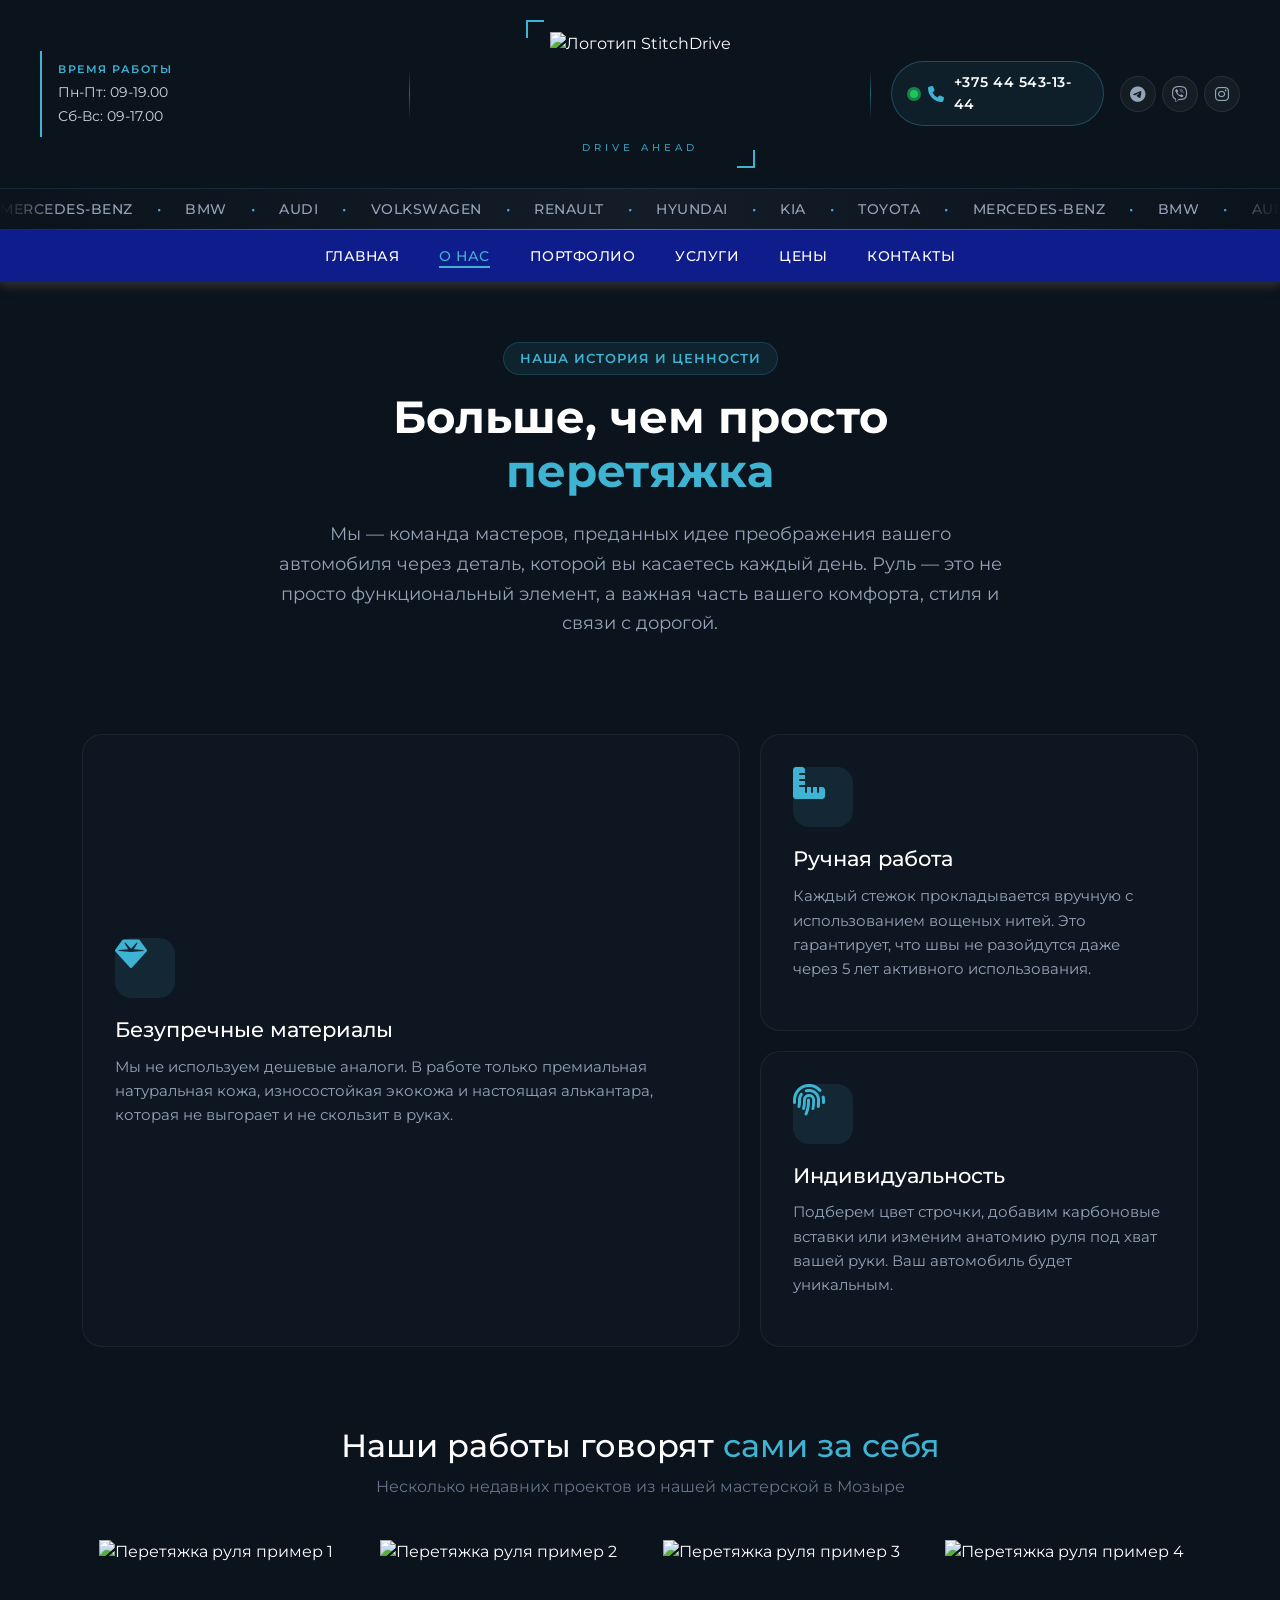
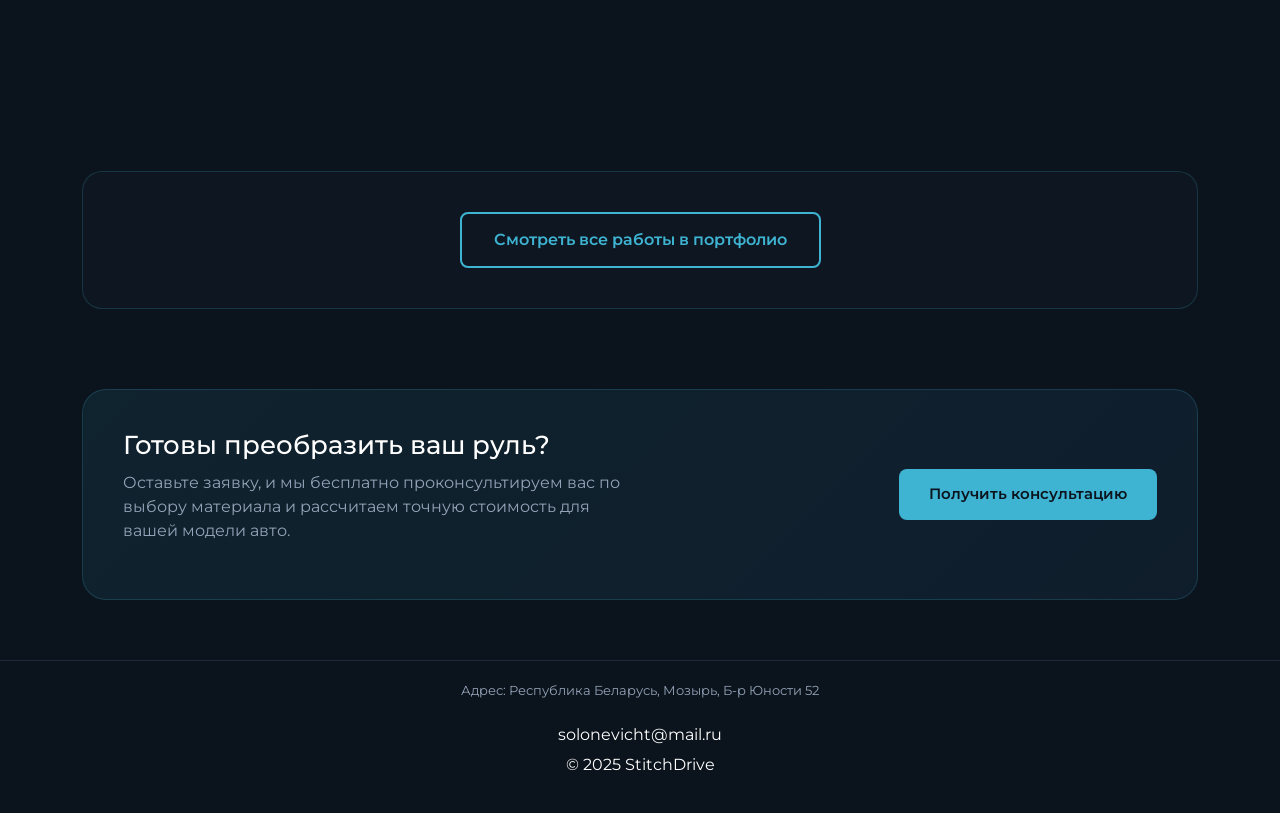
==== about.html @ db752398 "Add files via upload" ====
<!DOCTYPE html>
<html lang="ru">
<head>
    <meta charset="UTF-8">
    <meta name="viewport" content="width=device-width, initial-scale=1">
    <title>О нас | StitchDrive</title>
    <link href="https://cdn.jsdelivr.net/npm/bootstrap@5.2.3/dist/css/bootstrap.min.css" rel="stylesheet">
    <link rel="stylesheet" href="style.css">
    <link rel="icon" type="image/png" href="logo/favicon (3).ico">
    <link rel="preconnect" href="https://fonts.googleapis.com">
    <link rel="preconnect" href="https://fonts.gstatic.com" crossorigin>
    <link href="https://fonts.googleapis.com/css2?family=Montserrat:wght@300;400;500;600;700&display=swap" rel="stylesheet">
    <!-- Обновленная версия Font Awesome -->
    <link rel="stylesheet" href="https://cdnjs.cloudflare.com/ajax/libs/font-awesome/6.5.1/css/all.min.css">
</head>
<body>

    <!-- ===== HEADER ===== -->
    <header>
        <div class="contacts-block">
            <div class="header-zone header-zone--left">
                <div class="work-hours">
                    <span class="work-hours__label">Время работы</span>
                    <span class="work-hours__time">Пн-Пт: 09-19.00</span>
                    <span class="work-hours__time">Сб-Вс: 09-17.00</span>
                </div>
            </div>
            <div class="header-divider"></div>
            <div class="header-zone header-zone--center">
                <div class="logo-frame">
                    <img class="logo" src="logo/FullLogo.jpg" alt="Логотип StitchDrive">
                    <span class="logo-slogan">DRIVE AHEAD</span>
                </div>
            </div>
            <div class="header-divider"></div>
            <div class="header-zone header-zone--right">
                <a href="tel:+375445431344" class="phone-pill">
                    <span class="online-dot"></span>
                    <i class="fa-solid fa-phone"></i>
                    <span class="phone-pill__number">+375 44 543-13-44</span>
                </a>
                <div class="social-icons">
                    <a href="#" aria-label="Telegram"><i class="fa-brands fa-telegram"></i></a>
                    <a href="#" aria-label="Viber"><i class="fa-brands fa-viber"></i></a>
                    <a href="#" aria-label="Instagram"><i class="fab fa-instagram"></i></a>
                </div>
            </div>
        </div>
        <div class="marquee">
            <div class="marquee__track">
                <span>Mercedes-Benz</span><span class="marquee__dot">•</span><span>BMW</span><span class="marquee__dot">•</span>
                <span>Audi</span><span class="marquee__dot">•</span><span>Volkswagen</span><span class="marquee__dot">•</span>
                <span>Renault</span><span class="marquee__dot">•</span><span>Hyundai</span><span class="marquee__dot">•</span>
                <span>Kia</span><span class="marquee__dot">•</span><span>Toyota</span><span class="marquee__dot">•</span>
                <!-- Дубль для бесшовности -->
                <span>Mercedes-Benz</span><span class="marquee__dot">•</span><span>BMW</span><span class="marquee__dot">•</span>
                <span>Audi</span><span class="marquee__dot">•</span><span>Volkswagen</span><span class="marquee__dot">•</span>
                <span>Renault</span><span class="marquee__dot">•</span><span>Hyundai</span><span class="marquee__dot">•</span>
                <span>Kia</span><span class="marquee__dot">•</span><span>Toyota</span><span class="marquee__dot">•</span>
            </div>
        </div>
    </header>

    <!-- ===== NAV ===== -->
    <nav>
        <ul class="top-nav">
            <li><a href="index.html">Главная</a></li>
            <li><a href="About.html" class="active">О нас</a></li>
            <li><a href="Portfolio.html">Портфолио</a></li>
            <li><a href="services.html">Услуги</a></li>
            <li><a href="Price.html">Цены</a></li>
            <li><a href="Contacts.html">Контакты</a></li>
        </ul>
    </nav>

    <!-- ===== СТРАНИЦА "О НАС" ===== -->
    <main class="page-about">
        
        <!-- Заголовок страницы -->
        <section class="page-hero">
            <div class="container">
                <span class="page-hero__badge">Наша история и ценности</span>
                <h1>Больше, чем просто <span class="text-accent">перетяжка</span></h1>
                <p class="page-hero__text">
                    Мы — команда мастеров, преданных идее преображения вашего автомобиля через деталь, 
                    которой вы касаетесь каждый день. Руль — это не просто функциональный элемент, 
                    а важная часть вашего комфорта, стиля и связи с дорогой.
                </p>
            </div>
        </section>

        <!-- Сетка преимуществ (Bento Grid) -->
        <section class="about-features container">
            <div class="bento-grid">
                <div class="bento-card bento-card--large">
                    <i class="fas fa-gem bento-card__icon"></i>
                    <h3>Безупречные материалы</h3>
                    <p>Мы не используем дешевые аналоги. В работе только премиальная натуральная кожа, износостойкая экокожа и настоящая алькантара, которая не выгорает и не скользит в руках.</p>
                </div>
                <div class="bento-card">
                    <i class="fas fa-ruler-combined bento-card__icon"></i>
                    <h3>Ручная работа</h3>
                    <p>Каждый стежок прокладывается вручную с использованием вощеных нитей. Это гарантирует, что швы не разойдутся даже через 5 лет активного использования.</p>
                </div>
                <div class="bento-card">
                    <i class="fas fa-fingerprint bento-card__icon"></i>
                    <h3>Индивидуальность</h3>
                    <p>Подберем цвет строчки, добавим карбоновые вставки или изменим анатомию руля под хват вашей руки. Ваш автомобиль будет уникальным.</p>
                </div>
            </div>
        </section>

        <!-- Мини-портфолио с призывом -->
        <section class="about-portfolio container">
            <div class="section-header">
                <h2>Наши работы говорят <span class="text-accent">сами за себя</span></h2>
                <p>Несколько недавних проектов из нашей мастерской в Мозыре</p>
            </div>
            
            <div class="portfolio-mini-grid">
                <div class="portfolio-mini__item">
                    <img src="imgcards/auto1.jpg" alt="Перетяжка руля пример 1">
                    <div class="portfolio-mini__overlay"><i class="fas fa-search-plus"></i></div>
                </div>
                <div class="portfolio-mini__item">
                    <img src="imgcards/auto2.jpg" alt="Перетяжка руля пример 2">
                    <div class="portfolio-mini__overlay"><i class="fas fa-search-plus"></i></div>
                </div>
                <div class="portfolio-mini__item">
                    <img src="imgcards/auto3.jpg" alt="Перетяжка руля пример 3">
                    <div class="portfolio-mini__overlay"><i class="fas fa-search-plus"></i></div>
                </div>
                <div class="portfolio-mini__item">
                    <img src="imgcards/auto4.jpg" alt="Перетяжка руля пример 4">
                    <div class="portfolio-mini__overlay"><i class="fas fa-search-plus"></i></div>
                </div>
            </div>

            <div class="portfolio-cta">
                <a href="Portfolio.html" class="btn btn--outline">Смотреть все работы в портфолио</a>
            </div is-active>
        </section>

        <!-- Финальный призыв к действию -->
        <section class="about-cta container">
            <div class="cta-card">
                <div class="cta-card__content">
                    <h3>Готовы преобразить ваш руль?</h3>
                    <p>Оставьте заявку, и мы бесплатно проконсультируем вас по выбору материала и рассчитаем точную стоимость для вашей модели авто.</p>
                </div>
                <a href="callback.html" class="btn btn--primary">Получить консультацию</a>
            </div>
        </section>

    </main>

    <!-- ===== FOOTER ===== -->
    <footer>
        <p class="footer__address">Адрес: Республика Беларусь, Мозырь, Б-р Юности 52</p>
        <a href="mailto:solonevicht@mail.ru">solonevicht@mail.ru</a>
        <p>© 2025 StitchDrive</p>
    </footer>

    <script src="script.js"></script>
</body>
</html>
---- style.css ----
/* ===== БАЗА ===== */
html { scroll-behavior: smooth; }
body {
  margin: 0;
  font-family: Montserrat, arial, sans-serif;
  background-color: #0b131c;
  color: #ffffff;
  line-height: 1.5;
}
a { text-decoration: none; color: inherit; }
img { max-width: 100%; }
.text-accent { color: #3EB3D2; }

/* общий контейнер для страниц без hero */
.page { max-width: 1100px; margin: 0 auto; padding: 40px 20px; }
.page h1, .page h2 { text-align: center; margin-bottom: 20px; }
.page h2 { color: #3EB3D2; }
.page p  { margin-bottom: 12px; }

/* ===== КНОПКИ ===== */
.btn {
  display: inline-block;
  padding: 12px 28px;
  border-radius: 8px;
  font-weight: 600;
  border: 2px solid transparent;
  transition: all .3s ease;
  font-size: .95rem;
  cursor: pointer;
}
.btn--primary { background: #3EB3D2; color: #0b131c; }
.btn--primary:hover { background: #2C5C8C; color: #fff; transform: translateY(-2px); }
.btn--outline { border-color: #3EB3D2; color: #3EB3D2; }
.btn--outline:hover { background: #3EB3D2; color: #0b131c; }

/* ===== ШАПКА ===== */

header { 
  width: 100%; 
  background-color: #0b131c; 
  color: #fff;
  position: relative;
}

/* Тонкая градиентная линия снизу шапки */
header::after {
  content: '';
  position: absolute;
  bottom: 0; left: 0;
  width: 100%;
  height: 1px;
  background: linear-gradient(90deg, 
    transparent 0%, 
    rgba(62,179,210,.4) 20%, 
    rgba(62,179,210,.6) 50%, 
    rgba(62,179,210,.4) 80%, 
    transparent 100%
  );
}

.contacts-block {
  width: 100%;
  min-height: 130px;
  display: flex;
  flex-wrap: nowrap;
  justify-content: space-between;
  align-items: center;
  gap: 20px;
  padding: 20px 40px;
}

/* Три зоны шапки */
.header-zone {
  display: flex;
  align-items: center;
}
.header-zone--left  { flex: 1; justify-content: flex-start; }
.header-zone--center { flex: 1.2; justify-content: center; }
.header-zone--right { flex: 1; justify-content: flex-end; gap: 16px; }

/* ===== Время работы в плашке ===== */
.work-hours {
  display: flex;
  flex-direction: column;
  gap: 4px;
  padding: 10px 16px;
  border-left: 2px solid #3EB3D2; /* акцентная полоска слева */
}
.work-hours__label {
  font-size: .7rem;
  text-transform: uppercase;
  letter-spacing: 1.5px;
  color: #3EB3D2;
  font-weight: 600;
}
.work-hours__time {
  font-size: .85rem;
  color: #cdd6e0;
}

/* ===== Декоративные разделители ===== */
.header-divider {
  width: 1px;
  height: 50px;
  background: linear-gradient(180deg, 
    transparent 0%, 
    rgba(62,179,210,.5) 50%, 
    transparent 100%
  );
  flex-shrink: 0;
}

/* ===== Логотип в рамке ===== */
.logo-frame {
  position: relative;
  padding: 12px 24px;
  display: flex;
  flex-direction: column;
  align-items: center;
  gap: 8px;
}

/* Декоративные уголки вокруг логотипа (HUD-стиль) */
.logo-frame::before,
.logo-frame::after {
  content: '';
  position: absolute;
  width: 18px;
  height: 18px;
  border-color: #3EB3D2;
  border-style: solid;
  border-width: 0;
  transition: all .4s ease;
}
.logo-frame::before {
  top: 0; left: 0;
  border-top-width: 2px;
  border-left-width: 2px;
}
.logo-frame::after {
  bottom: 0; right: 0;
  border-bottom-width: 2px;
  border-right-width: 2px;
}
.logo-frame:hover::before,
.logo-frame:hover::after {
  width: 24px;
  height: 24px;
  border-color: #73d3e6;
}

.logo { 
  height: 100px; 
  display: block;
  transition: transform .3s ease;
}
.logo-frame:hover .logo {
  transform: scale(1.03);
}

.logo-slogan {
  font-size: .65rem;
  letter-spacing: 4px;
  color: #3EB3D2;
  font-weight: 500;
  text-transform: uppercase;
  opacity: .85;
}

/* ===== Телефон в пилюле ===== */
.phone-pill {
  display: flex;
  align-items: center;
  gap: 10px;
  padding: 10px 18px;
  background: rgba(62,179,210,.08);
  border: 1px solid rgba(62,179,210,.3);
  border-radius: 999px;
  transition: all .3s ease;
  text-decoration: none;
}
.phone-pill:hover {
  background: rgba(62,179,210,.15);
  border-color: rgba(62,179,210,.6);
  transform: translateY(-2px);
  box-shadow: 0 6px 20px rgba(62,179,210,.2);
}
.phone-pill i {
  color: #3EB3D2;
  font-size: 1rem;
}
.phone-pill__number {
  color: #fff;
  font-size: .9rem;
  font-weight: 600;
  letter-spacing: .5px;
}

/* Пульсирующая точка внутри пилюли */
.online-dot {
  width: 8px;
  height: 8px;
  background-color: #22c55e;
  border-radius: 50%;
  position: relative;
  flex-shrink: 0;
}
.online-dot::before {
  content: '';
  position: absolute;
  inset: -3px;
  border-radius: 50%;
  background-color: #22c55e;
  opacity: .6;
  animation: pulse 1.8s ease-out infinite;
}
@keyframes pulse {
  0%   { transform: scale(.6); opacity: .8; }
  100% { transform: scale(2.2); opacity: 0; }
}

/* ===== Иконки соцсетей ===== */

.social-icons { 
  display: flex; 
  align-items: center; 
  gap: 6px;
}
.social-icons a {
  width: 36px;
  height: 36px;
  display: flex;
  align-items: center;
  justify-content: center;
  border-radius: 50%;
  background: rgba(255,255,255,.04);
  border: 1px solid rgba(255,255,255,.08);
  color: #94a3b8;
  font-size: 1rem;
  transition: all .25s ease;
}
.social-icons a:hover {
  background: #3EB3D2;
  border-color: #3EB3D2;
  color: #0b131c;
  transform: translateY(-3px);
}

/* ===== АДАПТИВ ===== */
@media (max-width: 992px) {
  .contacts-block {
    flex-wrap: wrap;
    padding: 20px;
    gap: 16px;
  }
  .header-divider { display: none; }
  .header-zone--left,
  .header-zone--center,
  .header-zone--right {
    flex: 1 1 100%;
    justify-content: center;
  }
  .work-hours {
    flex-direction: row;
    gap: 12px;
    border-left: none;
    border-bottom: 2px solid #3EB3D2;
    padding: 8px 16px;
  }
}

@media (max-width: 768px) {
  .logo { height: 80px; }
  .logo-slogan { font-size: .6rem; letter-spacing: 3px; }
  .phone-pill { padding: 8px 14px; }
  .phone-pill__number { font-size: .85rem; }
}
/* ===== МЕНЮ ===== */
.top-nav {
  background-color: #0f1c8b; width: 100%;
  display: flex; justify-content: center; align-items: center;
  gap: 40px; list-style: none; margin: 0; padding: 14px 20px;
  box-shadow: 0 4px 10px #333;
}
.top-nav a {
  color: #fff; font-weight: 500;
  text-transform: uppercase; font-size: .85rem; letter-spacing: .5px;
  position: relative; padding-bottom: 4px;
}
.top-nav a::after {
  content: ''; position: absolute; left: 0; bottom: 0;
  width: 0; height: 2px; background: #3EB3D2; transition: width .25s ease;
}
.top-nav a:hover { color: #3EB3D2; }
.top-nav a:hover::after { width: 100%; }


/* ===== HERO ===== */

/* ===== HERO ===== */
.hero {
  display: grid;
  grid-template-columns: 1.1fr 1fr;
  height: 640px;
  position: relative;
  overflow: hidden;
  /* ← фон hero = фон фото: тёмный + голубое свечение слева */
  background:
    radial-gradient(ellipse at 25% 70%, rgba(62,179,210,.12), transparent 55%),
    #0b131c;
}

.hero__media {
  position: relative;
  overflow: hidden;
  min-height: 0;
  background: transparent;        /* ← фон берём от .hero, чтобы не было шва */
}

.hero__media img {
  position: absolute;
  inset: 0;
  width: 100%;
  height: 100%;
  object-fit: cover;
  object-position: center 70%;    /* ← чуть отдалить: 70% вместо 78% */
  display: block;
}

.hero__overlay {
  position: absolute;
  inset: 0;
  /* ← плавное затемнение к правому краю, чтобы карточка читалась */
  background: linear-gradient(90deg,
    rgba(11,19,28,.35) 0%,
    rgba(11,19,28,.15) 35%,
    rgba(11,19,28,.85) 100%);
}

/* ===== ЧИПЫ МАТЕРИАЛОВ НА ФОТО ===== */
.hero__materials-overlay {
  position: absolute;
  top: 50%;
  left: 50%;
  transform: translate(-50%, -50%);
  width: 580px;            /* ← ровно столько, чтобы влезло 3 чипа */
  max-width: 90%;
  display: flex;
  flex-wrap: wrap;
  justify-content: center;
  gap: 12px;
  z-index: 20;
  pointer-events: auto;
}
.mat-chip-overlay {
  background: rgba(11, 19, 28, 0.7);
  backdrop-filter: blur(12px);
  -webkit-backdrop-filter: blur(12px);
  border: 1px solid rgba(255, 255, 255, 0.2);
  color: #e2e8f0;
  padding: 10px 20px;
  border-radius: 999px;
  font-size: 0.85rem;
  font-weight: 500;
  cursor: pointer;
  transition: all 0.3s cubic-bezier(0.4, 0, 0.2, 1);
  font-family: inherit;
  display: flex;
  align-items: center;
  gap: 8px;
}

.mat-chip-overlay i {
  font-size: 0.8rem;
  opacity: 0.5;
  transition: all 0.3s ease;
}

.mat-chip-overlay:hover {
  background: rgba(11, 19, 28, 0.9);
  border-color: rgba(255, 255, 255, 0.4);
  transform: translateY(-3px);
  box-shadow: 0 4px 12px rgba(0,0,0,0.3);
}

.mat-chip-overlay.is-active {
  background: var(--active-color, #3EB3D2);
  border-color: var(--active-color, #3EB3D2);
  color: #0b131c;
  font-weight: 600;
  box-shadow: 0 0 20px rgba(255, 255, 255, 0.15), 0 8px 16px rgba(0,0,0,0.4);
}

.mat-chip-overlay.is-active i {
  opacity: 1;
  color: #0b131c;
}

/* ===== КАРТОЧКА Справа ===== */
.hero__card {
  margin: 30px 30px 30px 0;
  padding: 34px 30px;
  background: rgba(19,28,39,.55);
  backdrop-filter: blur(12px);
  -webkit-backdrop-filter: blur(12px);
  border: none;
  border-radius: 16px;
  align-self: center;
  text-align: center;
  position: relative;
  --accent: #3EB3D2;
}

.hero__serial {
  position: absolute;
  top: 14px;
  right: 18px;
  font-family: 'Courier New', monospace;
  font-size: .68rem;
  letter-spacing: 1.5px;
  color: rgba(255,255,255,.3);
  text-transform: uppercase;
  pointer-events: none;
}

.hero__title { font-size: 2.4rem; font-weight: 700; margin-bottom: 14px; }
.hero__text  { color: #cdd6e0; margin-bottom: 24px; }

.hero__mat-note {
  display: block;
  margin-top: 10px;
  color: var(--accent);
  font-size: .88rem;
  transition: color .3s ease, opacity .3s ease;
  opacity: 1;
}

.hero__features {
  list-style: none;
  margin: 0 0 26px;
  padding: 0;
  display: flex;
  flex-direction: column;
  align-items: center;
  gap: 14px;
}

.hero__features li {
  display: flex;
  flex-direction: column;
  align-items: center;
  padding: 12px 16px;
  border-bottom: 1px solid rgba(255,255,255,.06);
  width: 100%;
  max-width: 320px;
}

.hero__features li:last-child { border-bottom: none; }

.hero__features i {
  color: var(--accent);
  font-size: 1.6rem;
  margin-bottom: 6px;
  transition: color .3s ease;
}

.hero__features strong { display: inline; font-weight: 600; }
.hero__features span   { color: #94a3b8; font-size: .9rem; }

.hero__card .btn--primary {
  background: var(--accent);
  color: #0b131c;
  transition: background .3s ease, transform .2s ease;
}
.hero__card .btn--primary:hover { filter: brightness(1.1); transform: translateY(-2px); }

/* ===== TRUST BAR ===== */
.trust-bar {
  display: flex;
  justify-content: center;
  align-items: center;
  gap: 60px;
  flex-wrap: wrap;
  padding: 40px 20px;
  background: #070c12;
  border-top: 1px solid #1e293b;
  border-bottom: 1px solid #1e293b;
}
.trust-bar__item { text-align: center; }
.trust-bar__num { display: block; font-size: 1.8rem; font-weight: 700; color: #3EB3D2; }
.trust-bar__label { font-size: .85rem; color: #94a3b8; text-transform: uppercase; letter-spacing: .5px; }



/* ===== ABOUT PREVIEW ===== */
.about-preview { padding: 60px 20px; }
.about-preview__inner {
  max-width: 800px; margin: 0 auto; text-align: center;
}
.about-preview h2 { font-size: 2rem; margin-bottom: 16px; }
.about-preview p { color: #cdd6e0; margin-bottom: 24px; }

/* ===== КОНТАКТЫ ===== */
.pagecontact { padding: 20px; }
.pagecontact h2 { text-align: center; font-size: large; }
.anime { display: flex; justify-content: center; align-items: center; width: 600px; height: 208px; margin: 0 auto 20px; }
.pagecontact .container { display: grid; grid-template-columns: 1fr 1fr; gap: 20px; }
.pagecontact .column { padding: 20px; border: 1px solid #ccc; }
.googlecard { display: flex; justify-content: center; align-items: flex-start; margin-top: 20px; }
.googlecard iframe { max-width: 100%; }

/* ===== ФУТЕР ===== */
footer {
  background-color: #0b131c; color: #fff;
  display: flex; flex-direction: column; align-items: center; gap: 6px;
  text-align: center; padding: 20px; border-top: 1px solid #1e293b;
}
.footer__address { font-size: 13px; color: #94a3b8; }

/* ===== АДАПТИВ ===== */
@media (max-width: 992px) {
  .hero { grid-template-columns: 1fr; }
  .hero__media { min-height: 320px; }
  .hero__card { margin: 0 20px 20px; }
  .hero__overlay { background: linear-gradient(180deg, rgba(11,19,28,0) 50%, rgba(11,19,28,.85) 100%); }
  .pagecontact .container { grid-template-columns: 1fr; }
}
@media (max-width: 768px) {
  .top-nav { gap: 15px; flex-wrap: wrap; }
  .contacts-block { justify-content: center; text-align: center; }
  .header-right { gap: 12px; }
  .logo { height: 90px; }
  .anime { width: 100%; }
  .hero__title { font-size: 1.8rem; }
  .trust-bar { gap: 30px; }
}
/* ===== Пульсирующая точка "Онлайн" ===== */
.phone-block {
  position: relative;
  display: flex;
  align-items: center;
  gap: 6px;
}

.online-dot {
  width: 8px;
  height: 8px;
  background-color: #22c55e;
  border-radius: 50%;
  display: inline-block;
  position: relative;
}

.online-dot::before {
  content: '';
  position: absolute;
  inset: -3px;
  border-radius: 50%;
  background-color: #22c55e;
  opacity: .6;
  animation: pulse 1.8s ease-out infinite;
}

@keyframes pulse {
  0%   { transform: scale(.6); opacity: .8; }
  100% { transform: scale(2.2); opacity: 0; }
}

/* ===== Бегущая строка ===== */
.marquee {
  width: 100%;
  overflow: hidden;
  background: linear-gradient(90deg, #0b131c, #131c27, #0b131c);
  border-top: 1px solid rgba(62,179,210,.15);
  border-bottom: 1px solid rgba(62,179,210,.15);
  padding: 10px 0;
  position: relative;
}

/* Градиентные "шторки" по краям для плавного исчезновения */
.marquee::before,
.marquee::after {
  content: '';
  position: absolute;
  top: 0; bottom: 0;
  width: 60px;
  z-index: 2;
  pointer-events: none;
}
.marquee::before {
  left: 0;
  background: linear-gradient(90deg, #0b131c, transparent);
}
.marquee::after {
  right: 0;
  background: linear-gradient(270deg, #0b131c, transparent);
}

.marquee__track {
  display: flex;
  gap: 24px;
  align-items: center;
  white-space: nowrap;
  animation: scroll 28s linear infinite;
  width: max-content;
}

.marquee__track span {
  color: #94a3b8;
  font-size: .85rem;
  font-weight: 500;
  letter-spacing: .5px;
  text-transform: uppercase;
}

.marquee__dot {
  color: #3EB3D2 !important;
  font-size: 1rem;
}

.marquee__track:hover {
  animation-play-state: paused; /* останавливается при наведении */
}

@keyframes scroll {
  0%   { transform: translateX(0); }
  100% { transform: translateX(-50%); }
}

/* На мобильном бегущая строка медленнее */
@media (max-width: 768px) {
  .marquee__track { animation-duration: 20s; }
}
/* ===== ДОРОГА МЕЖДУ СЕКЦИЯМИ ===== */
.hero__road {
  position: relative;            /* ← обычный блок в потоке, не absolute */
  width: 100%;
  height: 56px;
  background: #070c12;
  overflow: hidden;
  z-index: 1;
  pointer-events: none;
  border-top: 1px solid rgba(62,179,210,.12);
  border-bottom: 1px solid rgba(62,179,210,.12);
}

.road__line {
  position: absolute;
  top: 50%;
  left: 0;
  width: 100%;
  height: 2px;
  background: repeating-linear-gradient(
    90deg,
    rgba(255,255,255,.2) 0,
    rgba(255,255,255,.2) 20px,
    transparent 20px,
    transparent 40px
  );
  transform: translateY(-50%);
}

.car {
  position: absolute;
  top: 50%;
  left: -300px;
  transform: translateY(-50%);
  animation:
    drive 8s linear infinite,
    bump .4s ease-in-out infinite alternate;
  z-index: 2;
  pointer-events: auto;
}

.car__img {
  height: 38px;                  /* ← машинка компактная */
  width: auto;
  display: block;
  filter: drop-shadow(0 4px 8px rgba(0,0,0,.8));
}

.car__light {
  position: absolute;
  right: -30px;
  top: 50%;
  width: 45px;
  height: 16px;
  background: radial-gradient(ellipse at left, rgba(255,240,180,.6), transparent 70%);
  transform: translateY(-50%);
  pointer-events: none;
}

@keyframes drive {
  0%   { left: -300px; }
  100% { left: 100%; }
}

@keyframes bump {
  0%   { transform: translateY(-50%) translateY(0); }
  100% { transform: translateY(-50%) translateY(-1.5px); }
}

.hero__road:hover .car {
  animation-play-state: paused;
}

@media (max-width: 768px) {
  .hero__road { height: 44px; }
  .car__img { height: 30px; }
  .car { animation-duration: 10s, .4s; }
}
/* ===== СТРАНИЦА ФОРМЫ ===== */
.form-section {
  min-height: calc(100vh - 300px);
  display: flex;
  align-items: center;
  justify-content: center;
  padding: 60px 20px;
  background:
    radial-gradient(ellipse at top left, rgba(62,179,210,.08), transparent 50%),
    radial-gradient(ellipse at bottom right, rgba(44,92,140,.12), transparent 50%),
    #0b131c;
}

.form-card {
  width: 100%;
  max-width: 540px;            /* ← ключевое: форма больше не растягивается */
  background: rgba(19,28,39,.65);
  backdrop-filter: blur(16px);
  -webkit-backdrop-filter: blur(16px);
  border: 1px solid rgba(62,179,210,.25);
  border-radius: 20px;
  padding: 36px 32px;
  box-shadow: 0 20px 50px rgba(0,0,0,.5);
  position: relative;
  overflow: hidden;
}

/* Тонкая акцентная линия сверху карточки */
.form-card::before {
  content: '';
  position: absolute;
  top: 0; left: 0;
  width: 100%;
  height: 3px;
  background: linear-gradient(90deg, #3EB3D2, #2C5C8C, #3EB3D2);
}

/* Заголовок карточки */
.form-card__header {
  text-align: center;
  margin-bottom: 28px;
}

.form-card__badge {
  display: inline-flex;
  align-items: center;
  gap: 6px;
  background: rgba(62,179,210,.12);
  border: 1px solid rgba(62,179,210,.3);
  color: #3EB3D2;
  padding: 5px 14px;
  border-radius: 999px;
  font-size: .75rem;
  font-weight: 600;
  letter-spacing: .5px;
  text-transform: uppercase;
  margin-bottom: 14px;
}

.form-card__title {
  font-size: 1.8rem;
  font-weight: 700;
  margin-bottom: 10px;
  color: #fff;
}

.form-card__subtitle {
  font-size: .92rem;
  color: #94a3b8;
  line-height: 1.5;
}

/* Поля формы */
.form-field {
  margin-bottom: 18px;
}

.form-field label {
  display: block;
  font-size: .82rem;
  font-weight: 600;
  color: #cdd6e0;
  margin-bottom: 6px;
  letter-spacing: .3px;
}

.form-field .optional {
  font-weight: 400;
  color: #64748b;
  font-size: .75rem;
  margin-left: 6px;
  text-transform: lowercase;
}

.form-field input,
.form-field textarea,
.form-field select {
  width: 100%;
  padding: 13px 16px;
  background: rgba(11,19,28,.6);
  border: 1px solid rgba(255,255,255,.08);
  border-radius: 10px;
  color: #fff;
  font-family: inherit;
  font-size: .95rem;
  transition: all .25s ease;
  outline: none;
}

.form-field textarea {
  resize: vertical;
  min-height: 90px;
}

.form-field input::placeholder,
.form-field textarea::placeholder {
  color: #475569;
}

/* Фокус — акцентная рамка + мягкое свечение */
.form-field input:focus,
.form-field textarea:focus,
.form-field select:focus {
  border-color: #3EB3D2;
  background: rgba(11,19,28,.85);
  box-shadow: 0 0 0 3px rgba(62,179,210,.15);
}

.form-field input:hover,
.form-field textarea:hover,
.form-field select:hover {
  border-color: rgba(255,255,255,.2);
}

/* Стрелка у select */
.form-field select {
  appearance: none;
  -webkit-appearance: none;
  background-image: url("data:image/svg+xml;utf8,<svg xmlns='http://www.w3.org/2000/svg' width='12' height='12' viewBox='0 0 24 24' fill='none' stroke='%233EB3D2' stroke-width='2'><polyline points='6 9 12 15 18 9'/></svg>");
  background-repeat: no-repeat;
  background-position: right 16px center;
  padding-right: 42px;
  cursor: pointer;
}

/* Чекбокс согласия */
.form-check {
  display: flex;
  align-items: flex-start;
  gap: 10px;
  margin: 20px 0 24px;
  font-size: .85rem;
  color: #94a3b8;
}

.form-check input[type="checkbox"] {
  width: 16px;
  height: 16px;
  accent-color: #3EB3D2;
  margin-top: 2px;
  cursor: pointer;
  flex-shrink: 0;
}

.form-check label a {
  color: #3EB3D2;
  text-decoration: underline;
}
.form-check label a:hover { color: #73d3e6; }

/* Кнопка */
.btn--full {
  width: 100%;
  display: flex;
  align-items: center;
  justify-content: center;
  gap: 8px;
  padding: 14px 20px;
  font-size: 1rem;
}
.btn--full i { font-size: .95rem; }

/* Подвал карточки */
.form-card__footer {
  margin-top: 24px;
  padding-top: 20px;
  border-top: 1px solid rgba(255,255,255,.06);
  text-align: center;
}

.form-card__footer p {
  font-size: .78rem;
  color: #64748b;
  margin-bottom: 12px;
}
.form-card__footer p i {
  color: #22c55e;
  margin-right: 6px;
}

.form-back {
  display: inline-flex;
  align-items: center;
  gap: 6px;
  font-size: .85rem;
  color: #94a3b8;
  transition: color .2s;
}
.form-back:hover { color: #3EB3D2; }

/* Адаптив */
@media (max-width: 560px) {
  .form-card {
    padding: 28px 20px;
    border-radius: 16px;
  }
  .form-card__title { font-size: 1.5rem; }
  .form-section { padding: 30px 16px; }
}
/* ===== СТРАНИЦА "О НАС" ===== */
.page-about {
  padding-bottom: 60px;
}

/* Герой страницы */
.page-hero {
  text-align: center;
  padding: 60px 20px 40px;
  max-width: 800px;
  margin: 0 auto;
}
.page-hero__badge {
  display: inline-block;
  background: rgba(62,179,210,.1);
  color: #3EB3D2;
  padding: 6px 16px;
  border-radius: 999px;
  font-size: .8rem;
  font-weight: 600;
  letter-spacing: 1px;
  text-transform: uppercase;
  margin-bottom: 16px;
  border: 1px solid rgba(62,179,210,.2);
}
.page-hero h1 {
  font-size: 2.8rem;
  font-weight: 700;
  margin-bottom: 20px;
  line-height: 1.2;
}
.page-hero__text {
  font-size: 1.1rem;
  color: #94a3b8;
  line-height: 1.7;
}

/* Bento Grid (Сетка карточек) */
.bento-grid {
  display: grid;
  grid-template-columns: 1.5fr 1fr;
  grid-template-rows: auto auto;
  gap: 20px;
  margin-top: 40px;
}

.bento-card {
  background: rgba(19,28,39,.5);
  border: 1px solid rgba(255,255,255,.06);
  border-radius: 20px;
  padding: 32px;
  transition: all .3s ease;
  position: relative;
  overflow: hidden;
}
.bento-card:hover {
  border-color: rgba(62,179,210,.3);
  transform: translateY(-4px);
  background: rgba(19,28,39,.8);
}
.bento-card--large {
  grid-row: span 2; /* Большая карточка занимает 2 строки */
  display: flex;
  flex-direction: column;
  justify-content: center;
}

.bento-card__icon {
  font-size: 2rem;
  color: #3EB3D2;
  margin-bottom: 20px;
  width: 60px;
  height: 60px;
  display: flex;
  align-items: center;
  justify-content: center;
  background: rgba(62,179,210,.1);
  border-radius: 16px;
}
.bento-card h3 {
  font-size: 1.3rem;
  margin-bottom: 12px;
  color: #fff;
}
.bento-card p {
  color: #94a3b8;
  line-height: 1.6;
  font-size: .95rem;
}

/* Мини-портфолио */
.about-portfolio {
  margin-top: 80px;
  text-align: center;
}
.section-header {
  margin-bottom: 40px;
}
.section-header h2 {
  font-size: 2rem;
  margin-bottom: 10px;
}
.section-header p {
  color: #64748b;
}

.portfolio-mini-grid {
  display: grid;
  grid-template-columns: repeat(4, 1fr);
  gap: 16px;
  margin-bottom: 32px;
}
.portfolio-mini__item {
  position: relative;
  border-radius: 16px;
  overflow: hidden;
  aspect-ratio: 4/3;
  cursor: pointer;
}
.portfolio-mini__item img {
  width: 100%;
  height: 100%;
  object-fit: cover;
  transition: transform .4s ease;
}
.portfolio-mini__overlay {
  position: absolute;
  inset: 0;
  background: rgba(11,19,28,.6);
  backdrop-filter: blur(4px);
  display: flex;
  align-items: center;
  justify-content: center;
  opacity: 0;
  transition: opacity .3s ease;
}
.portfolio-mini__overlay i {
  font-size: 1.5rem;
  color: #fff;
}
.portfolio-mini__item:hover img { transform: scale(1.08); }
.portfolio-mini__item:hover .portfolio-mini__overlay { opacity: 1; }

.portfolio-cta .btn--outline {
  padding: 14px 32px;
  font-size: 1rem;
}

/* CTA Блок */
.about-cta {
  margin-top: 80px;
}
.cta-card {
  background: linear-gradient(135deg, rgba(62,179,210,.1), rgba(44,92,140,.15));
  border: 1px solid rgba(62,179,210,.2);
  border-radius: 24px;
  padding: 40px;
  display: flex;
  align-items: center;
  justify-content: space-between;
  gap: 30px;
}
.cta-card__content h3 {
  font-size: 1.6rem;
  margin-bottom: 10px;
}
.cta-card__content p {
  color: #94a3b8;
  max-width: 500px;
}

/* Адаптив для страницы "О нас" */
@media (max-width: 992px) {
  .bento-grid { grid-template-columns: 1fr; }
  .bento-card--large { grid-row: span 1; }
  .portfolio-mini-grid { grid-template-columns: repeat(2, 1fr); }
  .cta-card { flex-direction: column; text-align: center; }
  .cta-card__content p { margin: 0 auto 20px; }
}

@media (max-width: 560px) {
  .page-hero h1 { font-size: 2rem; }
  .portfolio-mini-grid { grid-template-columns: 1fr; }
  .cta-card { padding: 24px; }
}
/* ===== СТРАНИЦА КОНТАКТОВ: АНИМАЦИЯ ДОРОГИ ===== */
.route-section {
  padding: 60px 0 20px;
  text-align: center;
}

.route-hero h1 {
  font-size: 2.6rem;
  font-weight: 700;
  margin-bottom: 16px;
}

/* Сцена */
.route-scene {
  position: relative;
  height: 180px;
  margin: 40px auto 0;
  max-width: 900px;
  overflow: hidden;
}

/* Дорога */
.route-road {
  position: absolute;
  bottom: 30px;
  left: 0;
  width: 100%;
  height: 3px;
  background: rgba(255,255,255,.12);
}

/* Бегущая разметка (пунктир "едет" навстречу машине) */
.route-dashes {
  position: absolute;
  top: -1px; left: 0;
  width: 200%;
  height: 5px;
  background: repeating-linear-gradient(
    90deg,
    #3EB3D2 0, #3EB3D2 30px,
    transparent 30px, transparent 60px
  );
  opacity: .5;
  animation: roadMove 1.2s linear infinite;
}
@keyframes roadMove {
  0%   { transform: translateX(0); }
  100% { transform: translateX(-60px); }
}

/* Машина */
.route-car {
  position: absolute;
  bottom: 34px;
  left: -260px;
  width: 220px;
  animation: arrive 6s cubic-bezier(.25,.8,.3,1) infinite;
  z-index: 2;
}
.route-car img {
  width: 100%;
  display: block;
  filter: drop-shadow(0 10px 20px rgba(0,0,0,.7));
}
/* Фары светят по дороге */
.route-car__light {
  position: absolute;
  right: -60px;
  bottom: 18px;
  width: 90px;
  height: 30px;
  background: radial-gradient(ellipse at left, rgba(255,240,180,.55), transparent 70%);
  filter: blur(2px);
}

/* Машина едет и останавливается у маркера, затем цикл */
@keyframes arrive {
  0%   { left: -260px; }
  55%  { left: 62%; }          /* доехала до маркера */
  60%  { left: 61%; }          /* лёгкий откат при торможении */
  65%  { left: 62%; }          /* встала */
  90%  { left: 62%; opacity: 1; } /* стоит, "паркуется" */
  100% { left: 62%; opacity: 0; } /* плавно исчезает и цикл заново */
}

/* Маркер мастерской */
.route-marker {
  position: absolute;
  bottom: 30px;
  left: 75%;
  transform: translateX(-50%);
  display: flex;
  flex-direction: column;
  align-items: center;
  z-index: 1;
}
.route-marker__pin {
  width: 46px;
  height: 46px;
  background: #3EB3D2;
  color: #0b131c;
  border-radius: 50% 50% 50% 0;
  transform: rotate(-45deg);
  display: flex;
  align-items: center;
  justify-content: center;
  box-shadow: 0 8px 20px rgba(62,179,210,.4);
  animation: markerFlash 6s ease-in-out infinite;
}
.route-marker__pin i {
  transform: rotate(45deg);
  font-size: 1.1rem;
}
/* Пульс под маркером */
.route-marker__pulse {
  position: absolute;
  bottom: -14px;
  width: 60px;
  height: 14px;
  background: radial-gradient(ellipse, rgba(62,179,210,.5), transparent 70%);
  animation: markerFlash 6s ease-in-out infinite;
}
/* Вспышка именно в момент, когда машина приезжает (55-90%) */
@keyframes markerFlash {
  0%, 50%   { filter: brightness(1); opacity: .8; }
  58%, 85%  { filter: brightness(1.6); opacity: 1; }
  100%      { filter: brightness(1); opacity: .8; }
}
.route-marker__label {
  margin-top: 14px;
  font-size: .8rem;
  font-weight: 600;
  letter-spacing: 1.5px;
  text-transform: uppercase;
  color: #3EB3D2;
}

/* ===== КАРТОЧКИ РЕКВИЗИТОВ ===== */
.contacts-grid {
  display: grid;
  grid-template-columns: 1fr 1fr;
  gap: 24px;
  margin-top: 50px;
}
.contact-card {
  background: rgba(19,28,39,.55);
  border: 1px solid rgba(255,255,255,.07);
  border-radius: 20px;
  padding: 32px;
  transition: all .3s ease;
}
.contact-card:hover {
  border-color: rgba(62,179,210,.3);
  transform: translateY(-4px);
}
.contact-card h3 {
  font-size: 1.3rem;
  margin-bottom: 22px;
  display: flex;
  align-items: center;
  gap: 12px;
}
.contact-card h3 i {
  color: #3EB3D2;
  width: 44px;
  height: 44px;
  background: rgba(62,179,210,.1);
  border-radius: 12px;
  display: flex;
  align-items: center;
  justify-content: center;
  font-size: 1.1rem;
}

.info-list { list-style: none; padding: 0; margin: 0; }
.info-list li {
  display: flex;
  justify-content: space-between;
  gap: 16px;
  padding: 11px 0;
  border-bottom: 1px solid rgba(255,255,255,.05);
  font-size: .92rem;
}
.info-list li:last-child { border-bottom: none; }
.info-list span { color: #64748b; flex-shrink: 0; }
.info-list strong { color: #e2e8f0; text-align: right; font-weight: 500; }
.info-list a { color: #3EB3D2; }
.info-list a:hover { color: #73d3e6; }

/* ===== КАРТА В РАМКЕ ===== */
.map-section { margin-top: 50px; }
.map-frame {
  position: relative;
  border-radius: 24px;
  overflow: hidden;
  border: 1px solid rgba(62,179,210,.25);
  box-shadow: 0 20px 50px rgba(0,0,0,.5);
}
.map-frame iframe {
  width: 100%;
  height: 420px;
  border: 0;
  display: block;
  filter: grayscale(20%) contrast(1.05);
}
.map-badge {
  position: absolute;
  top: 16px;
  left: 16px;
  background: rgba(11,19,28,.8);
  backdrop-filter: blur(10px);
  border: 1px solid rgba(62,179,210,.35);
  color: #3EB3D2;
  padding: 10px 18px;
  border-radius: 999px;
  font-size: .85rem;
  font-weight: 600;
  display: flex;
  align-items: center;
  gap: 8px;
}

/* Активный пункт меню */
.top-nav a.active { color: #3EB3D2; }
.top-nav a.active::after { width: 100%; }

/* Адаптив */
@media (max-width: 992px) {
  .contacts-grid { grid-template-columns: 1fr; }
  .route-scene { height: 150px; }
  .route-car { width: 170px; }
  .route-marker { left: 72%; }
}
@media (max-width: 560px) {
  .route-hero h1 { font-size: 1.9rem; }
  .route-scene { height: 120px; }
  .route-car { width: 130px; }
  @keyframes arrive {
    0%   { left: -160px; }
    55%  { left: 55%; }
    60%  { left: 54%; }
    65%  { left: 55%; }
    90%  { left: 55%; opacity: 1; }
    100% { left: 55%; opacity: 0; }
  }
  .map-frame iframe { height: 300px; }
}
/* ===== СТРАНИЦА ПОРТФОЛИО ===== */
.portfolio-page {
  padding: 60px 20px 80px;
}

.portfolio-header {
  text-align: center;
  max-width: 700px;
  margin: 0 auto 40px;
}
.portfolio-header h1 {
  font-size: 2.6rem;
  font-weight: 700;
  margin-bottom: 16px;
}

/* Фильтры */
.portfolio-filter {
  display: flex;
  justify-content: center;
  flex-wrap: wrap;
  gap: 12px;
  margin-bottom: 40px;
}

.filter-btn {
  background: transparent;
  border: 1px solid rgba(255,255,255,.15);
  color: #94a3b8;
  padding: 8px 20px;
  border-radius: 999px;
  font-size: .9rem;
  font-weight: 500;
  cursor: pointer;
  transition: all .3s ease;
  font-family: inherit;
}

.filter-btn:hover {
  border-color: #3EB3D2;
  color: #fff;
}

.filter-btn.is-active {
  background: #3EB3D2;
  border-color: #3EB3D2;
  color: #0b131c;
  font-weight: 600;
}

/* Сетка портфолио */
.portfolio-grid {
  display: grid;
  grid-template-columns: repeat(auto-fill, minmax(320px, 1fr));
  gap: 24px;
  margin-bottom: 60px;
}

.portfolio-item {
  position: relative;
  border-radius: 16px;
  overflow: hidden;
  aspect-ratio: 16 / 10; /* Соотношение сторон как у фото авто */
  cursor: pointer;
  background: #131c27;
  transition: transform .3s ease, box-shadow .3s ease;
}

.portfolio-item img {
  width: 100%;
  height: 100%;
  object-fit: cover;
  transition: transform .5s ease;
}

/* Оверлей при наведении */
.portfolio-overlay {
  position: absolute;
  inset: 0;
  background: linear-gradient(180deg, rgba(11,19,28,0) 0%, rgba(11,19,28,0.85) 100%);
  backdrop-filter: blur(2px);
  display: flex;
  flex-direction: column;
  justify-content: flex-end;
  padding: 24px;
  opacity: 0;
  transition: opacity .3s ease;
}

.portfolio-overlay__category {
  font-size: .75rem;
  text-transform: uppercase;
  letter-spacing: 1px;
  color: #3EB3D2;
  font-weight: 600;
  margin-bottom: 6px;
  transform: translateY(10px);
  transition: transform .3s ease;
}

.portfolio-overlay__title {
  font-size: 1.2rem;
  font-weight: 600;
  color: #fff;
  margin: 0;
  transform: translateY(10px);
  transition: transform .3s ease .05s;
}

.portfolio-overlay__icon {
  position: absolute;
  top: 24px;
  right: 24px;
  width: 40px;
  height: 40px;
  background: rgba(255,255,255,.1);
  border-radius: 50%;
  display: flex;
  align-items: center;
  justify-content: center;
  color: #fff;
  transform: translate(10px, -10px);
  opacity: 0;
  transition: all .3s ease .1s;
}

/* Hover эффекты для карточки */
.portfolio-item:hover {
  transform: translateY(-5px);
  box-shadow: 0 15px 30px rgba(0,0,0,.4);
}
.portfolio-item:hover img {
  transform: scale(1.08);
}
.portfolio-item:hover .portfolio-overlay {
  opacity: 1;
}
.portfolio-item:hover .portfolio-overlay__category,
.portfolio-item:hover .portfolio-overlay__title {
  transform: translateY(0);
}
.portfolio-item:hover .portfolio-overlay__icon {
  transform: translate(0, 0);
  opacity: 1;
  background: #3EB3D2;
  color: #0b131c;
}

/* Скрытие элементов при фильтрации */
.portfolio-item.hidden {
  display: none;
}
.portfolio-item.show {
  animation: fadeIn .4s ease forwards;
}
@keyframes fadeIn {
  from { opacity: 0; transform: scale(0.95); }
  to { opacity: 1; transform: scale(1); }
}

/* CTA внизу портфолио */
.portfolio-cta {
  text-align: center;
  background: rgba(19,28,39,.5);
  border: 1px solid rgba(62,179,210,.2);
  border-radius: 20px;
  padding: 40px 20px;
}
.portfolio-cta h3 { font-size: 1.5rem; margin-bottom: 10px; }
.portfolio-cta p { color: #94a3b8; margin-bottom: 24px; }

/* Адаптив */
@media (max-width: 768px) {
  .portfolio-header h1 { font-size: 2rem; }
  .portfolio-grid { grid-template-columns: 1fr; }
  .portfolio-filter { gap: 8px; }
  .filter-btn { padding: 6px 16px; font-size: .85rem; }
}
/* ===== СТРАНИЦА ЦЕН ===== */
.pricing-page {
  padding: 60px 20px 80px;
}

.pricing-header {
  text-align: center;
  max-width: 700px;
  margin: 0 auto 50px;
}
.pricing-header h1 {
  font-size: 2.6rem;
  font-weight: 700;
  margin-bottom: 16px;
}

/* Сетка тарифов */
.pricing-grid {
  display: grid;
  grid-template-columns: repeat(auto-fit, minmax(300px, 1fr));
  gap: 24px;
  margin-bottom: 60px;
  align-items: stretch; /* Чтобы карточки были одинаковой высоты */
}

/* Карточка цены */
.price-card {
  background: rgba(19,28,39,.55);
  border: 1px solid rgba(255,255,255,.07);
  border-radius: 20px;
  overflow: hidden;
  display: flex;
  flex-direction: column;
  transition: all .3s ease;
  position: relative;
}

.price-card:hover {
  border-color: rgba(62,179,210,.4);
  transform: translateY(-6px);
  box-shadow: 0 20px 40px rgba(0,0,0,.4);
}

/* Бейдж "Популярный выбор" */
.price-card--popular {
  border-color: rgba(62,179,210,.5);
  background: rgba(19,28,39,.8);
}
.price-card__badge {
  position: absolute;
  top: 16px;
  right: 16px;
  background: #3EB3D2;
  color: #0b131c;
  font-size: .75rem;
  font-weight: 700;
  padding: 5px 12px;
  border-radius: 999px;
  text-transform: uppercase;
  letter-spacing: .5px;
  z-index: 2;
}

/* Изображение в карточке */
.price-card__image {
  height: 200px;
  overflow: hidden;
}
.price-card__image img {
  width: 100%;
  height: 100%;
  object-fit: cover;
  transition: transform .4s ease;
}
.price-card:hover .price-card__image img {
  transform: scale(1.05);
}

/* Тело карточки */
.price-card__body {
  padding: 28px;
  display: flex;
  flex-direction: column;
  flex-grow: 1;
}

.price-card__title {
  font-size: 1.4rem;
  font-weight: 700;
  margin-bottom: 8px;
}

.price-card__price {
  font-size: 2rem;
  font-weight: 700;
  color: #3EB3D2;
  margin-bottom: 12px;
}

.price-card__desc {
  font-size: .9rem;
  color: #94a3b8;
  margin-bottom: 20px;
  line-height: 1.5;
}

/* Список преимуществ */
.price-features {
  list-style: none;
  padding: 0;
  margin: 0 0 24px;
  flex-grow: 1; /* Толкает кнопку вниз */
}
.price-features li {
  display: flex;
  align-items: flex-start;
  gap: 10px;
  margin-bottom: 10px;
  font-size: .9rem;
  color: #cdd6e0;
}
.price-features li i {
  color: #22c55e; /* Зеленая галочка */
  margin-top: 3px;
  flex-shrink: 0;
}

/* Кнопка на всю ширину */
.btn--full {
  width: 100%;
  text-align: center;
  justify-content: center;
}

/* Блок дополнительных услуг */
.pricing-extras {
  background: rgba(11,19,28,.5);
  border: 1px solid rgba(255,255,255,.06);
  border-radius: 20px;
  padding: 40px;
  margin-bottom: 60px;
}
.pricing-extras h3 {
  text-align: center;
  font-size: 1.5rem;
  margin-bottom: 30px;
}
.extras-grid {
  display: grid;
  grid-template-columns: repeat(auto-fit, minmax(250px, 1fr));
  gap: 24px;
}
.extra-item {
  display: flex;
  gap: 16px;
  align-items: flex-start;
}
.extra-item i {
  font-size: 1.5rem;
  color: #3EB3D2;
  background: rgba(62,179,210,.1);
  width: 50px;
  height: 50px;
  display: flex;
  align-items: center;
  justify-content: center;
  border-radius: 12px;
  flex-shrink: 0;
}
.extra-item h4 {
  font-size: 1.05rem;
  margin-bottom: 6px;
}
.extra-item p {
  font-size: .88rem;
  color: #94a3b8;
  line-height: 1.5;
  margin: 0;
}

/* Финальный CTA */
.pricing-cta {
  text-align: center;
  background: linear-gradient(135deg, rgba(62,179,210,.1), rgba(44,92,140,.15));
  border: 1px solid rgba(62,179,210,.25);
  border-radius: 24px;
  padding: 50px 20px;
}
.pricing-cta h3 { font-size: 1.6rem; margin-bottom: 12px; }
.pricing-cta p { color: #94a3b8; margin-bottom: 28px; max-width: 600px; margin-left: auto; margin-right: auto; }
.pricing-cta__buttons {
  display: flex;
  justify-content: center;
  gap: 16px;
  flex-wrap: wrap;
}

/* Адаптив */
@media (max-width: 768px) {
  .pricing-header h1 { font-size: 2rem; }
  .pricing-extras { padding: 24px; }
  .pricing-cta__buttons { flex-direction: column; }
  .pricing-cta__buttons .btn { width: 100%; }
}
/* ===== СТРАНИЦА УСЛУГ ===== */
.services-page {
  padding: 60px 20px 80px;
}

.services-page .page-hero {
  text-align: center;
  max-width: 800px;
  margin: 0 auto 50px;
}
.services-page .page-hero h1 {
  font-size: 2.6rem;
  font-weight: 700;
  margin-bottom: 16px;
}

/* Сетка карточек услуг */
.services-grid {
  display: grid;
  grid-template-columns: repeat(auto-fit, minmax(280px, 1fr));
  gap: 24px;
  margin-bottom: 80px;
}

.service-card {
  background: rgba(19,28,39,.55);
  border: 1px solid rgba(255,255,255,.07);
  border-radius: 20px;
  padding: 32px 28px;
  text-align: center;
  transition: all .3s ease;
}

.service-card:hover {
  border-color: rgba(62,179,210,.4);
  transform: translateY(-6px);
  background: rgba(19,28,39,.8);
  box-shadow: 0 15px 30px rgba(0,0,0,.3);
}

.service-card__icon {
  width: 64px;
  height: 64px;
  margin: 0 auto 20px;
  background: rgba(62,179,210,.1);
  border-radius: 16px;
  display: flex;
  align-items: center;
  justify-content: center;
  font-size: 1.6rem;
  color: #3EB3D2;
  transition: all .3s ease;
}

.service-card:hover .service-card__icon {
  background: #3EB3D2;
  color: #0b131c;
  transform: scale(1.1) rotate(5deg);
}

.service-card h3 {
  font-size: 1.25rem;
  font-weight: 600;
  margin-bottom: 12px;
  color: #fff;
}

.service-card p {
  font-size: .92rem;
  color: #94a3b8;
  line-height: 1.6;
  margin: 0;
}

/* Секция "Почему мы" */
.services-why {
  margin-bottom: 80px;
}
.section-title {
  text-align: center;
  font-size: 2rem;
  font-weight: 700;
  margin-bottom: 40px;
}

.why-grid {
  display: grid;
  grid-template-columns: repeat(auto-fit, minmax(240px, 1fr));
  gap: 30px;
}

.why-item {
  display: flex;
  flex-direction: column;
  align-items: center;
  text-align: center;
}

.why-item > i {
  font-size: 2rem;
  color: #3EB3D2;
  margin-bottom: 16px;
}

.why-item h4 {
  font-size: 1.1rem;
  font-weight: 600;
  margin-bottom: 8px;
  color: #fff;
}

.why-item p {
  font-size: .9rem;
  color: #94a3b8;
  line-height: 1.5;
  margin: 0;
}

/* CTA Блок */
.services-cta {
  background: linear-gradient(135deg, rgba(62,179,210,.1), rgba(44,92,140,.15));
  border: 1px solid rgba(62,179,210,.25);
  border-radius: 24px;
  padding: 50px 30px;
  text-align: center;
}

.services-cta h3 {
  font-size: 1.6rem;
  font-weight: 700;
  margin-bottom: 12px;
}

.services-cta p {
  color: #94a3b8;
  max-width: 600px;
  margin: 0 auto 28px;
  line-height: 1.6;
}

.cta-buttons {
  display: flex;
  justify-content: center;
  gap: 16px;
  flex-wrap: wrap;
}

/* Адаптив для страницы услуг */
@media (max-width: 768px) {
  .services-page .page-hero h1 { font-size: 2rem; }
  .services-grid { grid-template-columns: 1fr; }
  .why-grid { grid-template-columns: 1fr 1fr; gap: 20px; }
  .cta-buttons { flex-direction: column; }
  .cta-buttons .btn { width: 100%; }
}

@media (max-width: 480px) {
  .why-grid { grid-template-columns: 1fr; }
}
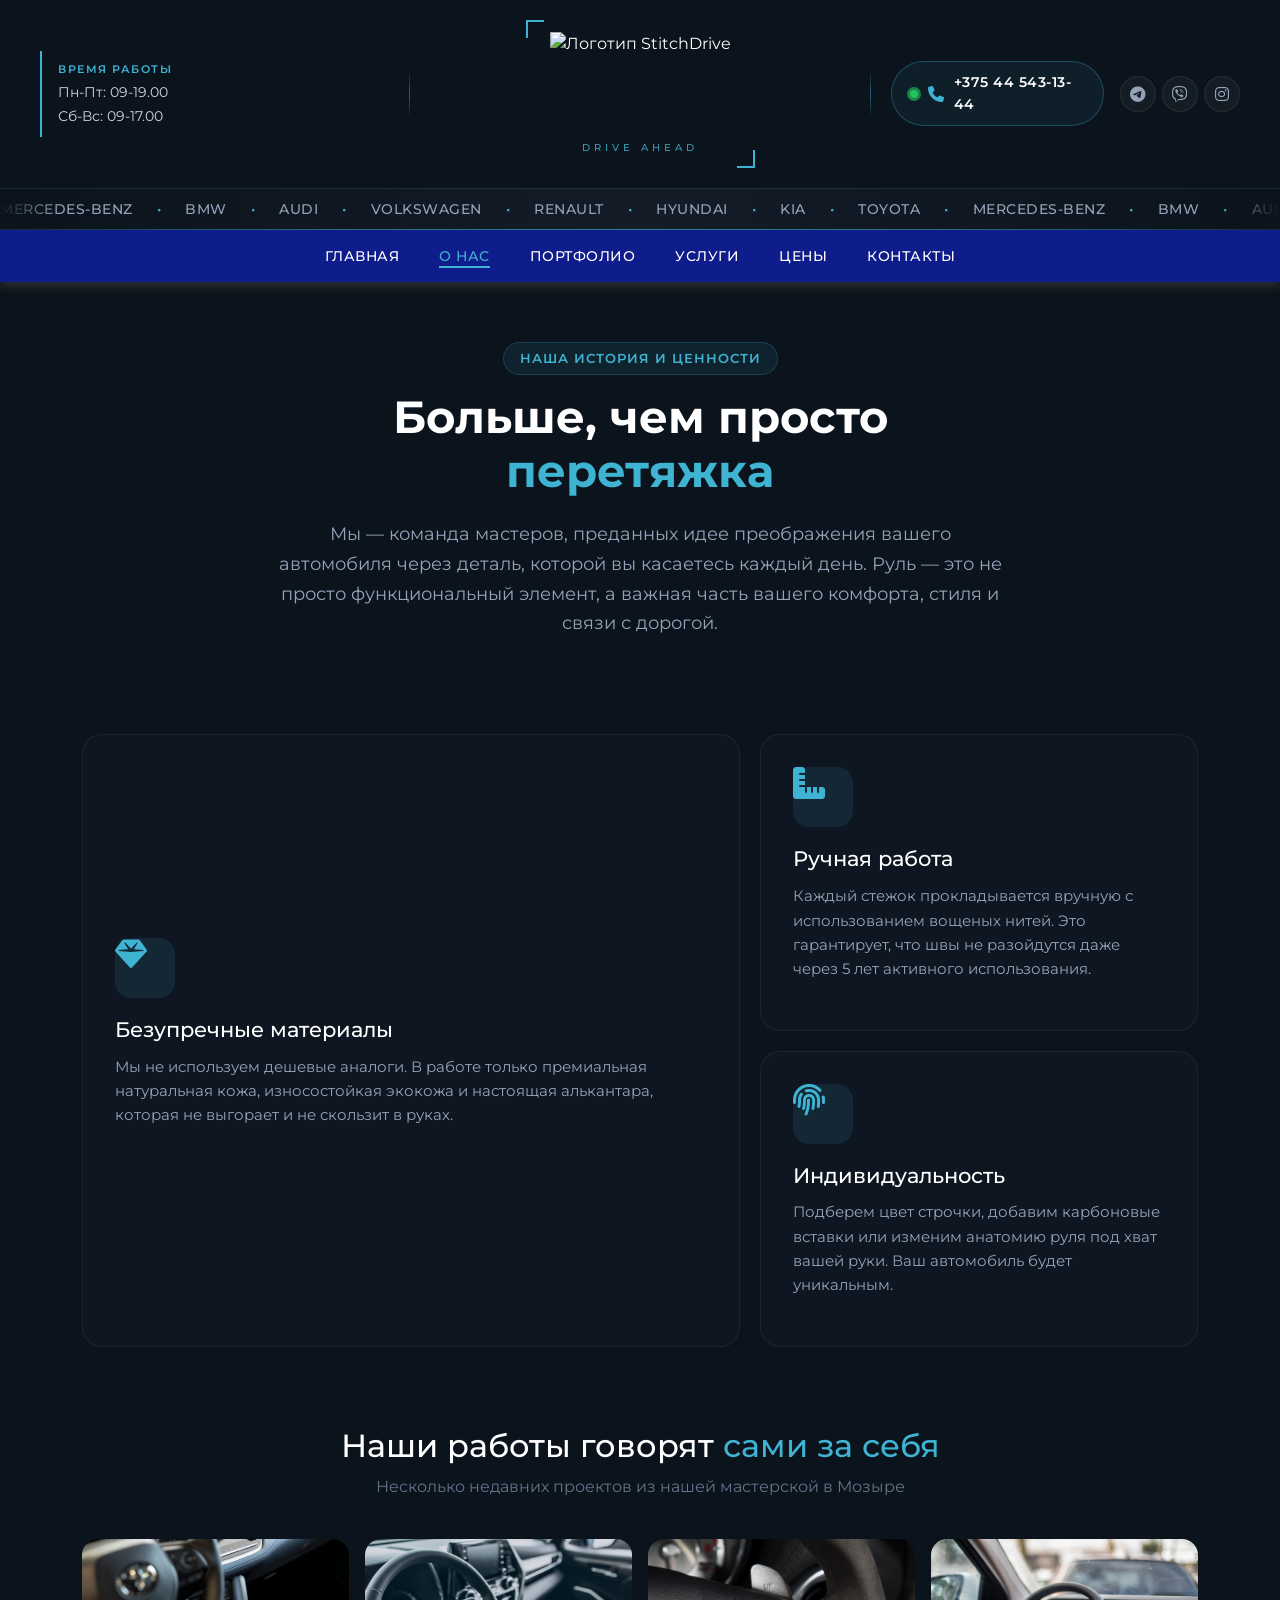
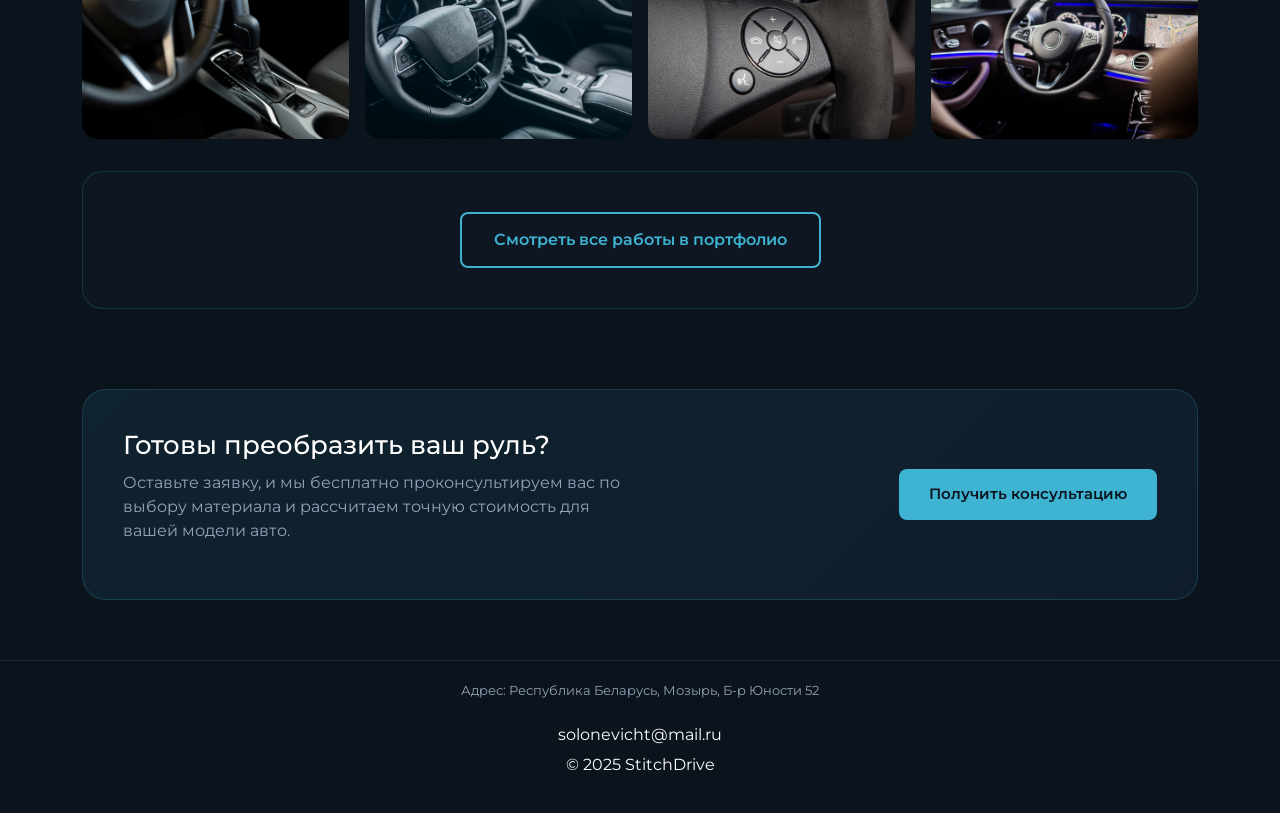
==== commit 1fe8dd83: "Add files via upload" ====
--- a/about.html
+++ b/about.html
@@ -65,11 +65,11 @@
     <nav>
         <ul class="top-nav">
             <li><a href="index.html">Главная</a></li>
-            <li><a href="About.html" class="active">О нас</a></li>
-            <li><a href="Portfolio.html">Портфолио</a></li>
+            <li><a href="about.html" class="active">О нас</a></li>
+            <li><a href="portfolio.html">Портфолио</a></li>
             <li><a href="services.html">Услуги</a></li>
-            <li><a href="Price.html">Цены</a></li>
-            <li><a href="Contacts.html">Контакты</a></li>
+            <li><a href="price.html">Цены</a></li>
+            <li><a href="contacts.html">Контакты</a></li>
         </ul>
     </nav>
 
@@ -137,7 +137,7 @@
             </div>
 
             <div class="portfolio-cta">
-                <a href="Portfolio.html" class="btn btn--outline">Смотреть все работы в портфолио</a>
+                <a href="portfolio.html" class="btn btn--outline">Смотреть все работы в портфолио</a>
             </div is-active>
         </section>
 
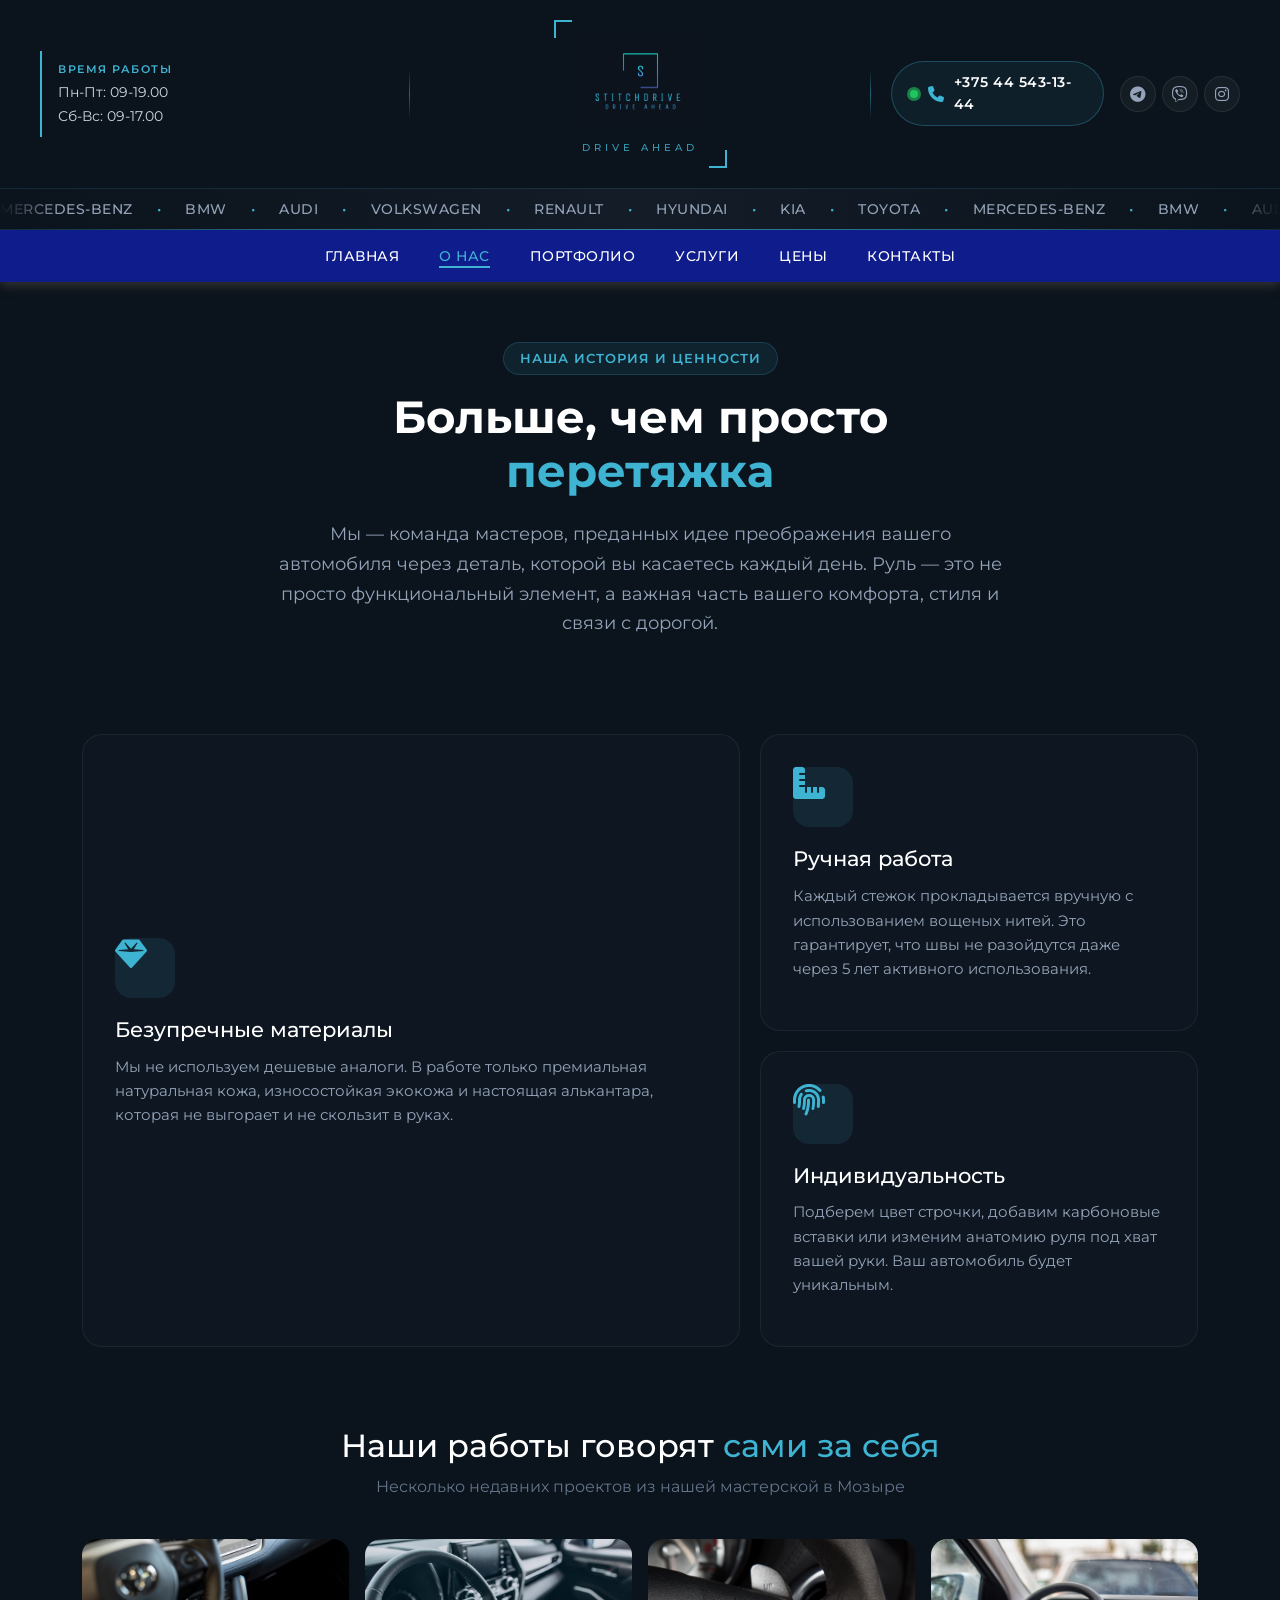
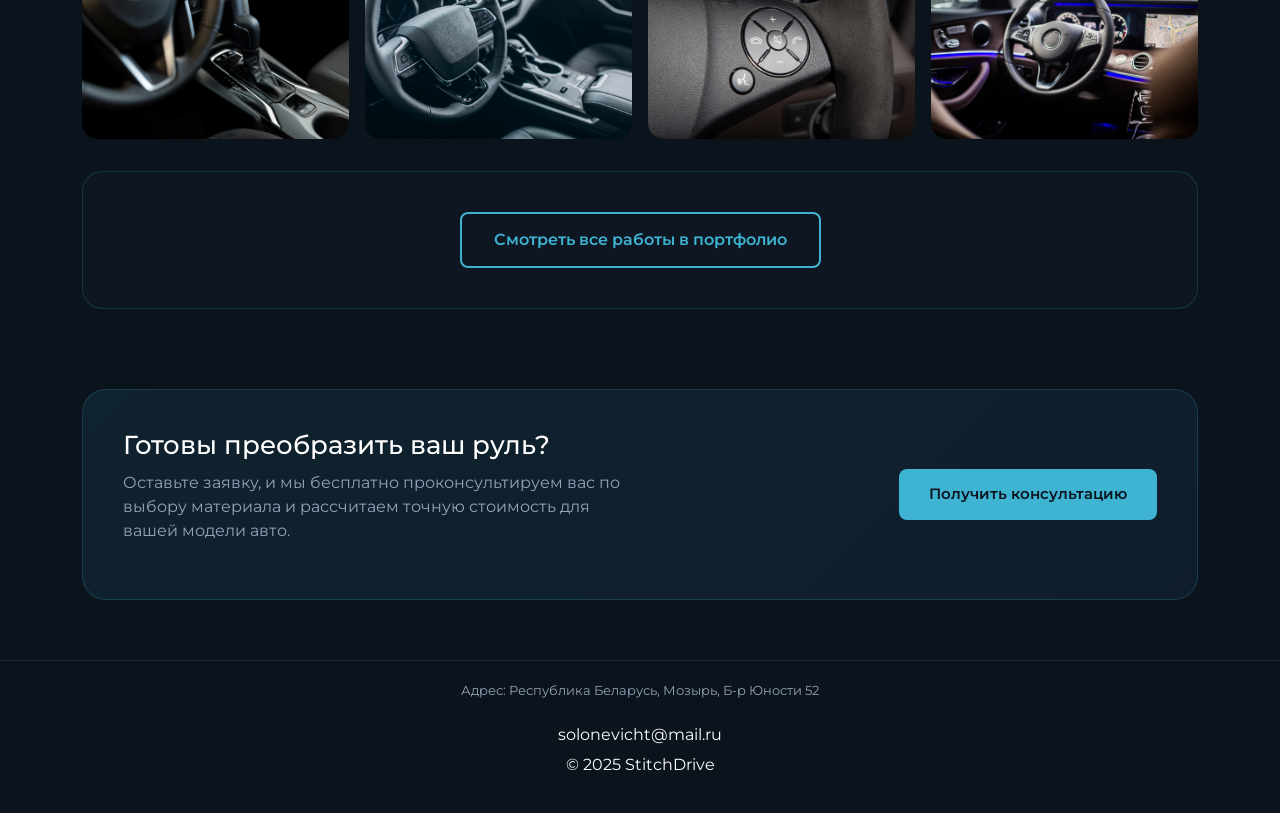
==== commit f0feca81: "Update about.html" ====
--- a/about.html
+++ b/about.html
@@ -28,7 +28,7 @@
             <div class="header-divider"></div>
             <div class="header-zone header-zone--center">
                 <div class="logo-frame">
-                    <img class="logo" src="logo/FullLogo.jpg" alt="Логотип StitchDrive">
+                    <img class="logo" src="logo/fullLogo.jpg" alt="Логотип StitchDrive">
                     <span class="logo-slogan">DRIVE AHEAD</span>
                 </div>
             </div>
@@ -163,4 +163,4 @@
 
     <script src="script.js"></script>
 </body>
-</html>+</html>
